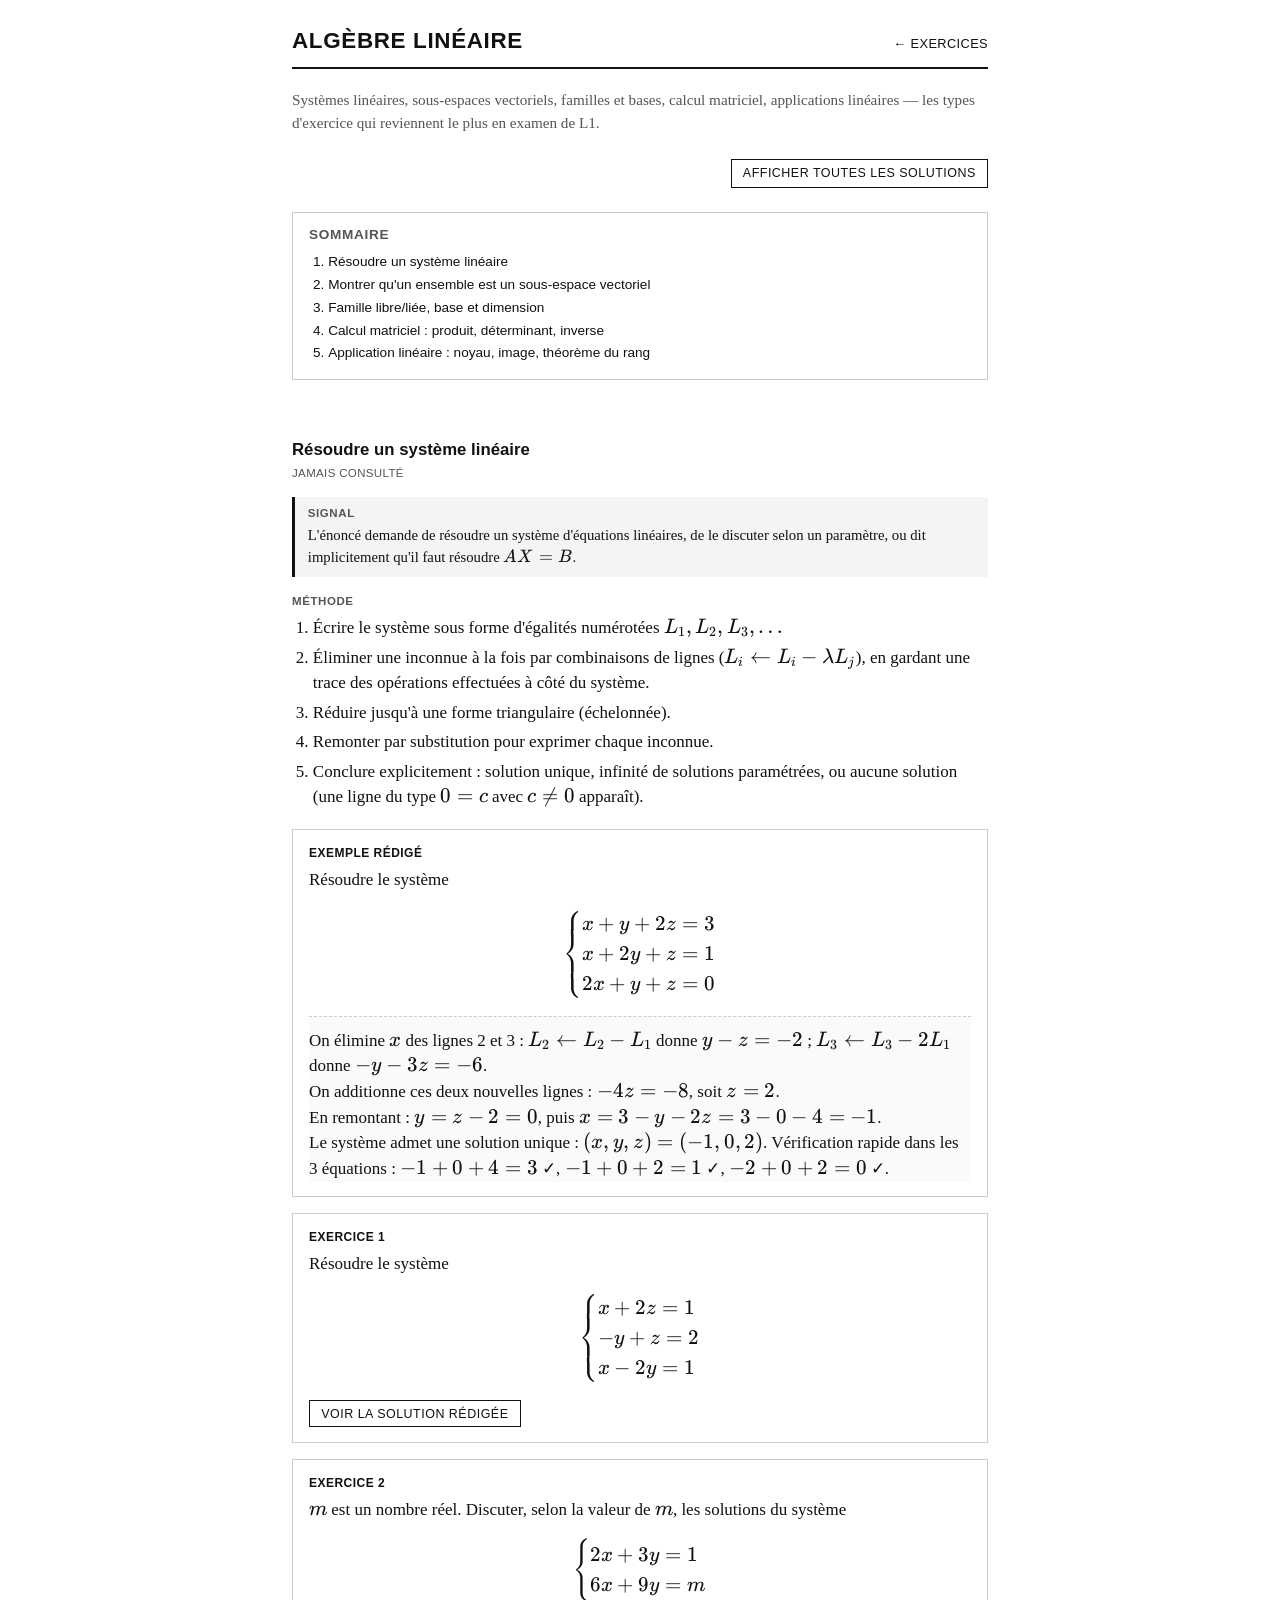
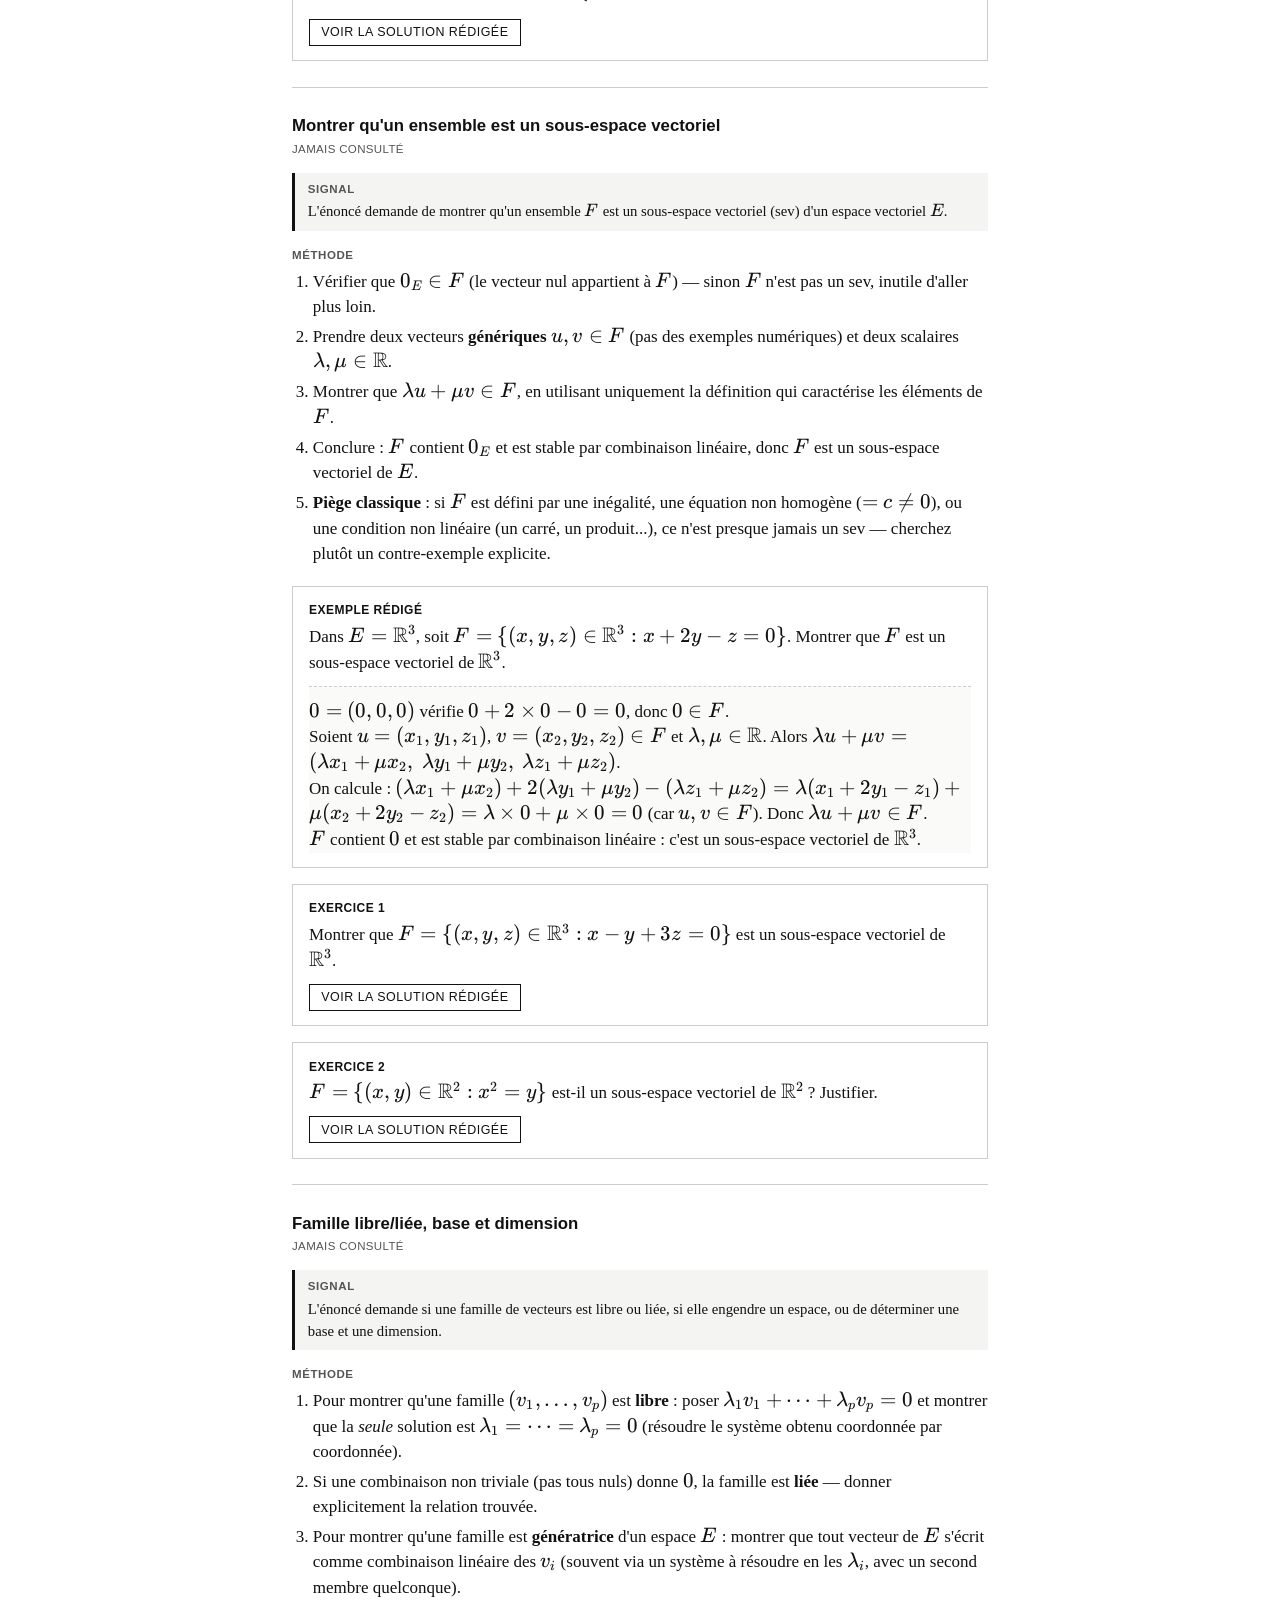
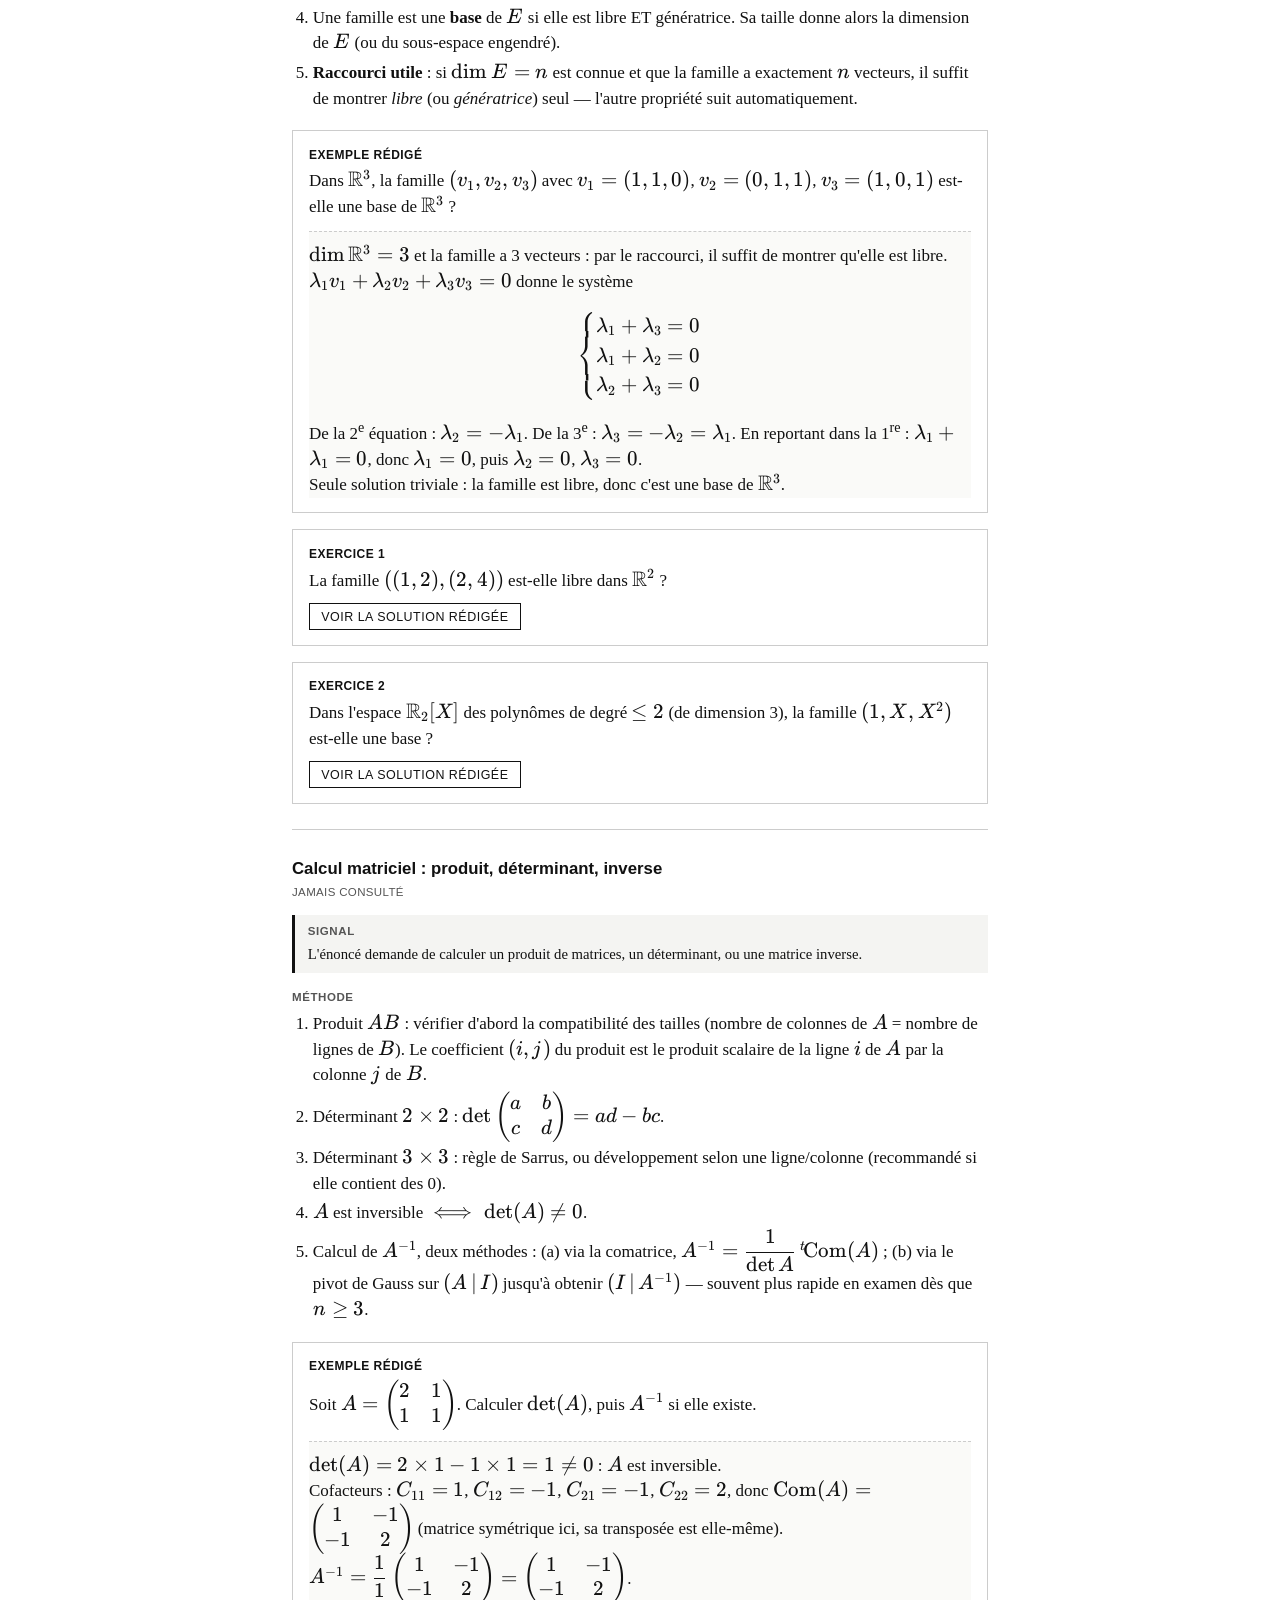
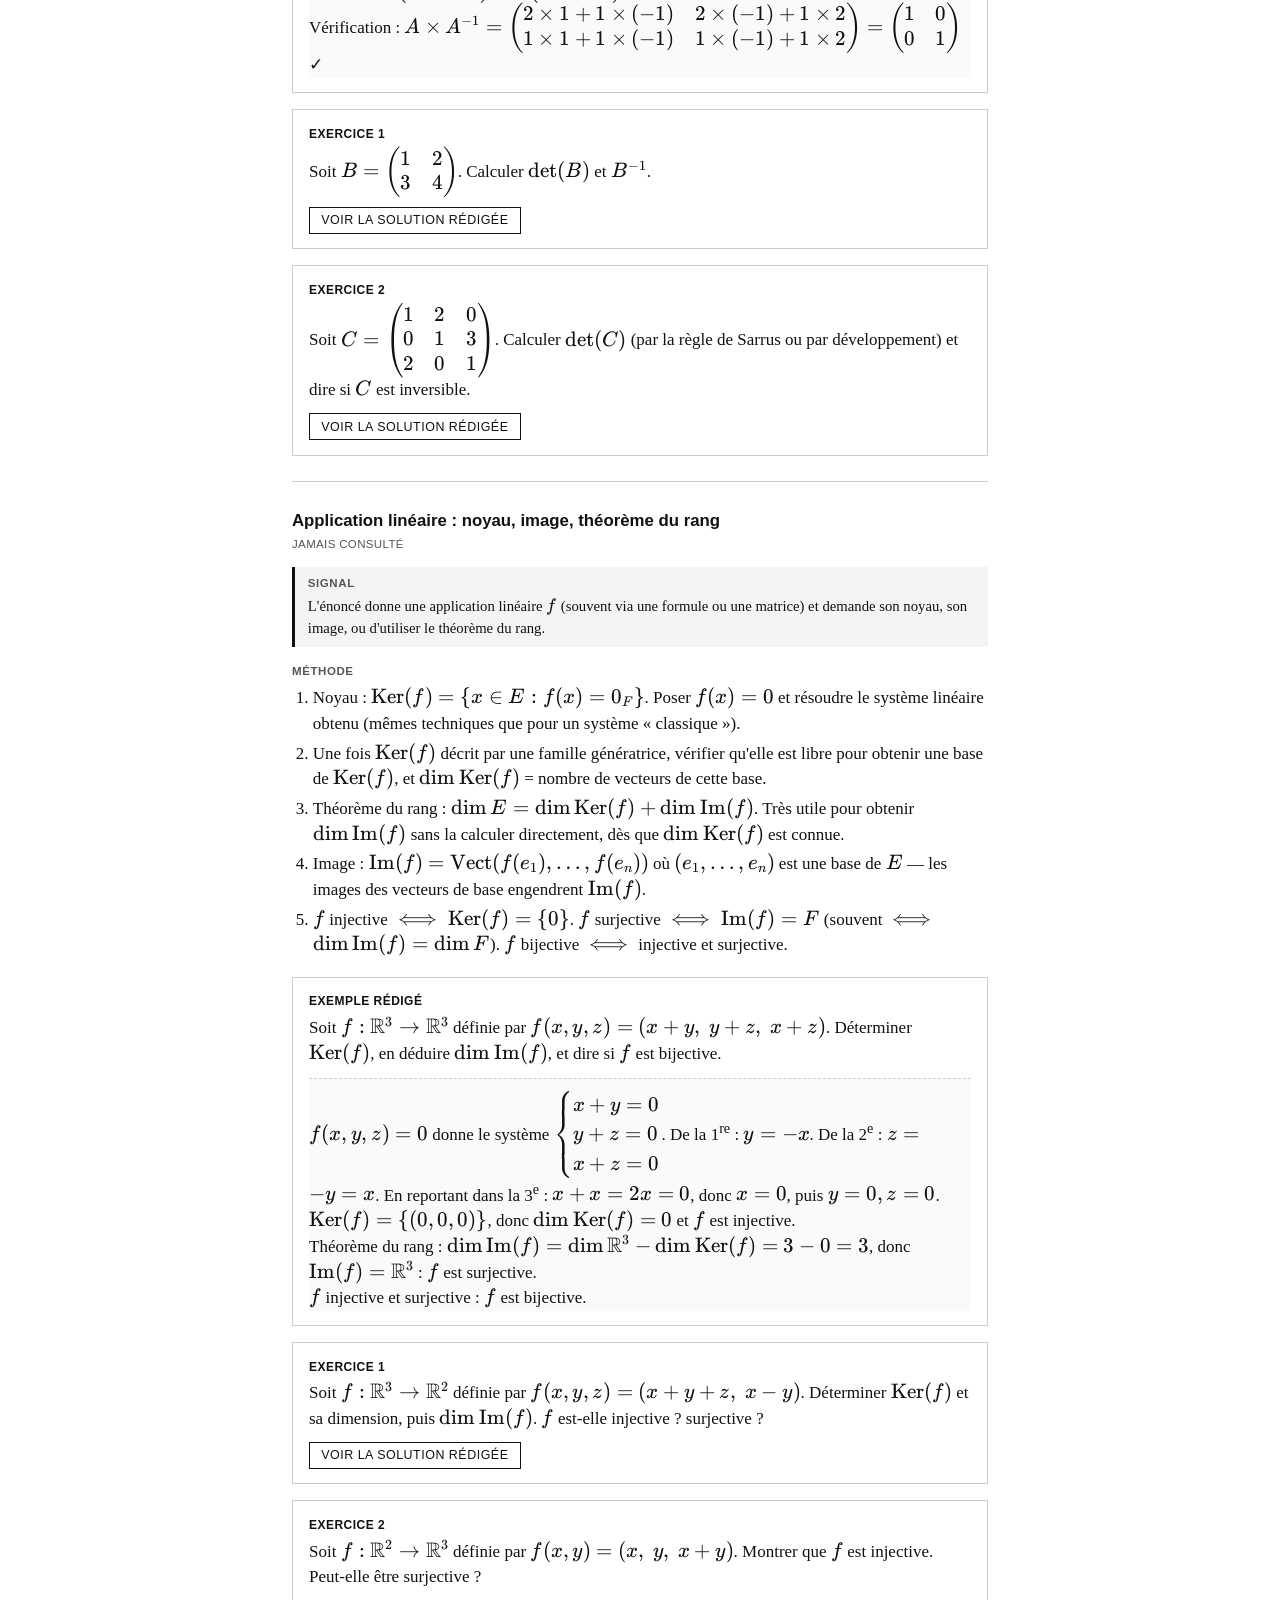
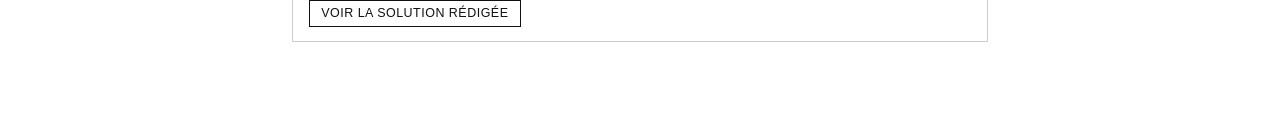
==== algebre.html @ bf9a05e1 "Import site depuis licence-math (exercices type examen) Extrait la section /exercices/ de PierreMill" ====
<!DOCTYPE html>
<html lang="fr">
<head>
<meta charset="UTF-8">
<meta name="viewport" content="width=device-width, initial-scale=1.0">
<title>Algèbre linéaire — Exercices type examen</title>
<link rel="stylesheet" href="style.css">
<link rel="stylesheet" href="vendor/katex/katex.min.css">
<script defer src="vendor/katex/katex.min.js"></script>
<script defer src="vendor/katex/auto-render.min.js"></script>
</head>
<body>
<div class="wrap">

  <header class="ex-header">
    <h1>Algèbre linéaire</h1>
    <a class="ex-back plain" href="index.html">← Exercices</a>
  </header>

  <p class="ex-intro">Systèmes linéaires, sous-espaces vectoriels, familles
    et bases, calcul matriciel, applications linéaires — les types
    d'exercice qui reviennent le plus en examen de L1.</p>

  <div class="toolbar">
    <button type="button" class="btn" id="toggleAllBtn">Afficher toutes les solutions</button>
  </div>

  <div id="tocSlot"></div>

  <main id="typesContainer"></main>

</div>
<script src="engine.js"></script>
<script src="data/algebre.js"></script>
<script>
  document.addEventListener('DOMContentLoaded', function(){
    initPillar('algebre', ALGEBRE_TYPES);
  });
</script>
</body>
</html>
---- style.css ----
/* ============================================================
   L1 MATHS — EXERCICES TYPE EXAMEN — style.css
   Section volontairement sobre et dense (façon fiche de bac à
   imprimer), distincte du thème pixel-art du reste du site :
   pas de mascotte, pas de score, pas de combat hebdomadaire.
   Noir & blanc, polices système (aucune dépendance réseau),
   pensée pour l'impression comme pour la lecture à l'écran.
   ============================================================ */

:root{
  --ink: #111;
  --paper: #fff;
  --line: #ccc;
  --line-strong: #111;
  --muted: #555;
  --accent: #111;
  --callout-bg: #f4f4f2;
  --solution-bg: #fafaf8;
  --max-width: 46rem;
}

@media (prefers-color-scheme: dark){
  :root{
    --ink: #e8e6e1;
    --paper: #17171a;
    --line: #3a3a3d;
    --line-strong: #e8e6e1;
    --muted: #a3a09a;
    --accent: #e8e6e1;
    --callout-bg: #201f22;
    --solution-bg: #1c1b1e;
  }
}

*{ box-sizing: border-box; }

html{ color-scheme: light dark; }

body{
  margin: 0;
  background: var(--paper);
  color: var(--ink);
  font-family: Georgia, 'Times New Roman', 'Liberation Serif', serif;
  font-size: 17px;
  line-height: 1.5;
}

.wrap{
  max-width: var(--max-width);
  margin: 0 auto;
  padding: 1.5rem 1.25rem 5rem;
}

a{ color: inherit; }
a.plain{ text-decoration: none; }
a.plain:hover{ text-decoration: underline; }

/* ---------- en-tête ---------- */

.ex-header{
  display: flex;
  align-items: baseline;
  justify-content: space-between;
  gap: 1rem;
  border-bottom: 2px solid var(--line-strong);
  padding-bottom: 0.6rem;
  margin-bottom: 1.25rem;
  flex-wrap: wrap;
}

.ex-header h1{
  font-family: -apple-system, BlinkMacSystemFont, 'Segoe UI', Helvetica, Arial, sans-serif;
  font-size: 1.4rem;
  letter-spacing: 0.03em;
  text-transform: uppercase;
  margin: 0;
}

.ex-back{
  font-family: -apple-system, BlinkMacSystemFont, 'Segoe UI', Helvetica, Arial, sans-serif;
  font-size: 0.8rem;
  letter-spacing: 0.03em;
  text-transform: uppercase;
  white-space: nowrap;
}

.ex-intro{
  color: var(--muted);
  font-size: 0.95rem;
  margin: 0 0 1.5rem;
}

/* ---------- sommaire (liens d'ancre) ---------- */

.toc{
  border: 1px solid var(--line);
  padding: 0.8rem 1rem;
  margin: 0 0 2rem;
  font-family: -apple-system, BlinkMacSystemFont, 'Segoe UI', Helvetica, Arial, sans-serif;
  font-size: 0.85rem;
}

.toc-label{
  text-transform: uppercase;
  letter-spacing: 0.05em;
  font-weight: 600;
  color: var(--muted);
  display: block;
  margin-bottom: 0.4rem;
}

.toc ol{
  margin: 0;
  padding-left: 1.2rem;
}

.toc li{ margin: 0.15rem 0; }

.toolbar{
  display: flex;
  justify-content: flex-end;
  margin-bottom: 1.5rem;
}

.btn{
  font-family: -apple-system, BlinkMacSystemFont, 'Segoe UI', Helvetica, Arial, sans-serif;
  font-size: 0.78rem;
  text-transform: uppercase;
  letter-spacing: 0.04em;
  background: none;
  border: 1px solid var(--line-strong);
  color: var(--ink);
  padding: 0.4rem 0.7rem;
  cursor: pointer;
}
.btn:hover{ background: var(--callout-bg); }

/* ---------- types d'exercice ---------- */

.type{
  border-top: 1px solid var(--line);
  padding-top: 1.6rem;
  margin-top: 1.6rem;
  scroll-margin-top: 1rem;
}

.type:first-of-type{ border-top: none; margin-top: 0; }

.type h2{
  font-family: -apple-system, BlinkMacSystemFont, 'Segoe UI', Helvetica, Arial, sans-serif;
  font-size: 1.05rem;
  margin: 0 0 0.15rem;
}

.type-last-seen{
  font-family: -apple-system, BlinkMacSystemFont, 'Segoe UI', Helvetica, Arial, sans-serif;
  font-size: 0.72rem;
  color: var(--muted);
  text-transform: uppercase;
  letter-spacing: 0.03em;
  margin: 0 0 0.9rem;
}

.signal{
  background: var(--callout-bg);
  border-left: 3px solid var(--line-strong);
  padding: 0.5rem 0.8rem;
  margin: 0 0 1rem;
  font-size: 0.92rem;
}
.signal-label{
  font-family: -apple-system, BlinkMacSystemFont, 'Segoe UI', Helvetica, Arial, sans-serif;
  font-weight: 700;
  font-size: 0.72rem;
  letter-spacing: 0.05em;
  text-transform: uppercase;
  display: block;
  margin-bottom: 0.15rem;
  color: var(--muted);
}

.methode-label{
  font-family: -apple-system, BlinkMacSystemFont, 'Segoe UI', Helvetica, Arial, sans-serif;
  font-weight: 700;
  font-size: 0.72rem;
  letter-spacing: 0.05em;
  text-transform: uppercase;
  color: var(--muted);
  margin: 0 0 0.3rem;
}

.methode{
  margin: 0 0 1.2rem;
  padding-left: 1.3rem;
}
.methode li{ margin: 0.25rem 0; }

.bloc-label{
  font-family: -apple-system, BlinkMacSystemFont, 'Segoe UI', Helvetica, Arial, sans-serif;
  font-weight: 700;
  font-size: 0.75rem;
  letter-spacing: 0.04em;
  text-transform: uppercase;
  margin: 0 0 0.3rem;
}

.exemple, .exercice{
  border: 1px solid var(--line);
  padding: 0.9rem 1rem;
  margin: 0 0 1rem;
}

.enonce{ margin: 0 0 0.6rem; }
.enonce:last-child{ margin-bottom: 0; }

.solution{
  background: var(--solution-bg);
  border-top: 1px dashed var(--line);
  padding-top: 0.7rem;
  margin-top: 0.7rem;
}

.reveal-btn{
  font-family: -apple-system, BlinkMacSystemFont, 'Segoe UI', Helvetica, Arial, sans-serif;
  font-size: 0.78rem;
  text-transform: uppercase;
  letter-spacing: 0.04em;
  background: none;
  border: 1px solid var(--line-strong);
  color: var(--ink);
  padding: 0.35rem 0.7rem;
  cursor: pointer;
}
.reveal-btn:hover{ background: var(--callout-bg); }

/* ---------- page d'accueil des exercices ---------- */

.pillar-grid{
  display: grid;
  grid-template-columns: 1fr;
  gap: 1rem;
  margin: 0 0 2rem;
}

.pillar-card{
  display: block;
  border: 1px solid var(--line-strong);
  padding: 1rem 1.1rem;
  text-decoration: none;
  color: inherit;
}
.pillar-card:hover{ background: var(--callout-bg); }

.pillar-card h2{
  font-family: -apple-system, BlinkMacSystemFont, 'Segoe UI', Helvetica, Arial, sans-serif;
  font-size: 1rem;
  text-transform: uppercase;
  letter-spacing: 0.03em;
  margin: 0 0 0.3rem;
}

.pillar-card p{
  margin: 0;
  color: var(--muted);
  font-size: 0.9rem;
}

.review-box{
  border: 1px solid var(--line);
  padding: 0.9rem 1.1rem;
  margin: 0 0 2rem;
  font-size: 0.9rem;
}

.review-box h2{
  font-family: -apple-system, BlinkMacSystemFont, 'Segoe UI', Helvetica, Arial, sans-serif;
  font-size: 0.85rem;
  text-transform: uppercase;
  letter-spacing: 0.04em;
  margin: 0 0 0.5rem;
  color: var(--muted);
}

.review-list{
  list-style: none;
  margin: 0;
  padding: 0;
}
.review-list li{
  display: flex;
  justify-content: space-between;
  gap: 1rem;
  padding: 0.25rem 0;
  border-top: 1px solid var(--line);
}
.review-list li:first-child{ border-top: none; }
.review-when{ color: var(--muted); white-space: nowrap; }

.python-card{
  border: 1px solid var(--line-strong);
  padding: 1rem 1.1rem;
  margin: 0 0 2rem;
  background: var(--callout-bg);
}
.python-card h2{
  font-family: -apple-system, BlinkMacSystemFont, 'Segoe UI', Helvetica, Arial, sans-serif;
  font-size: 0.85rem;
  text-transform: uppercase;
  letter-spacing: 0.04em;
  margin: 0 0 0.4rem;
}
.python-card p{ margin: 0 0 0.6rem; }
.python-card p:last-child{ margin-bottom: 0; }

pre{
  background: var(--solution-bg);
  border: 1px solid var(--line);
  padding: 0.8rem 0.9rem;
  overflow-x: auto;
  font-size: 0.85rem;
  line-height: 1.4;
}
code{ font-family: 'SFMono-Regular', Consolas, 'Liberation Mono', Menlo, monospace; }

/* ---------- impression ---------- */

@media print{
  .ex-back, .toolbar, .review-when{ display: none; }
  body{ font-size: 12pt; }
  .solution{ display: block !important; }
  .reveal-btn{ display: none; }
  .type{ break-inside: avoid-page; }
  a{ text-decoration: none; color: inherit; }
}
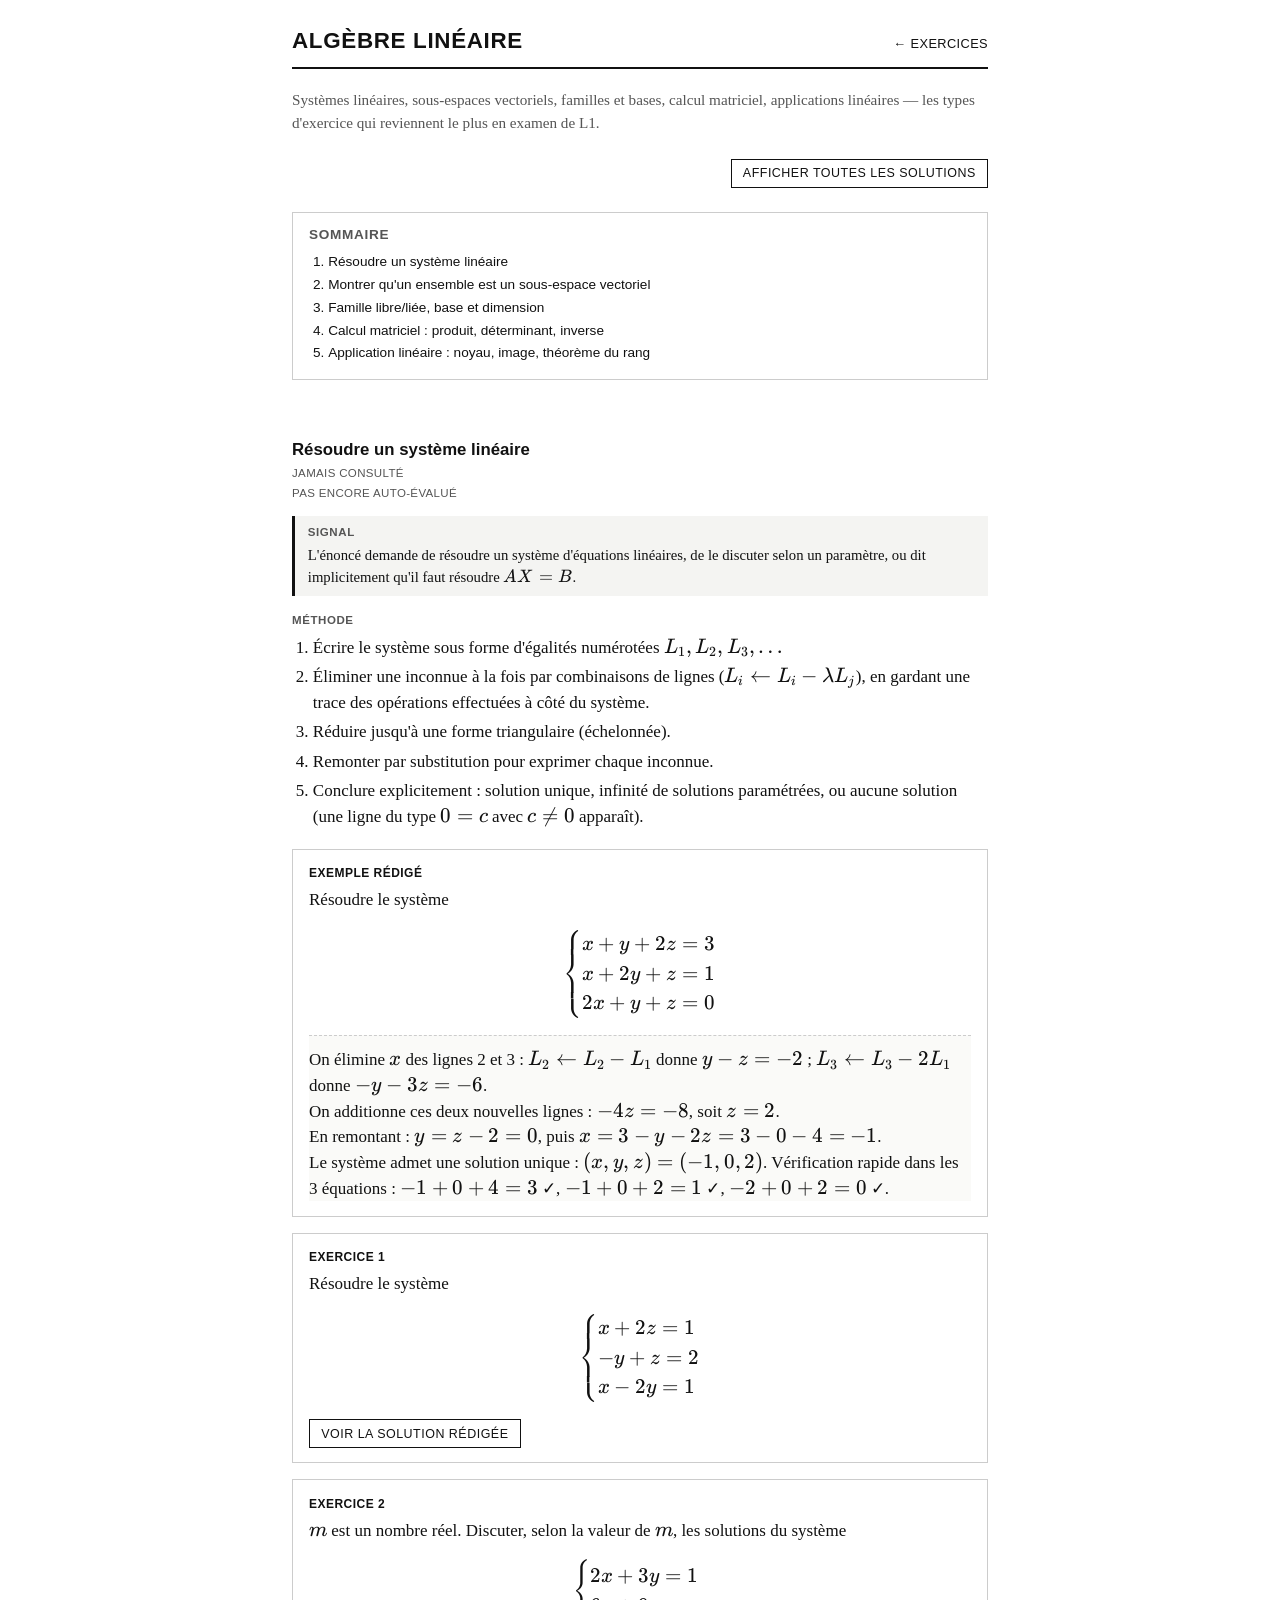
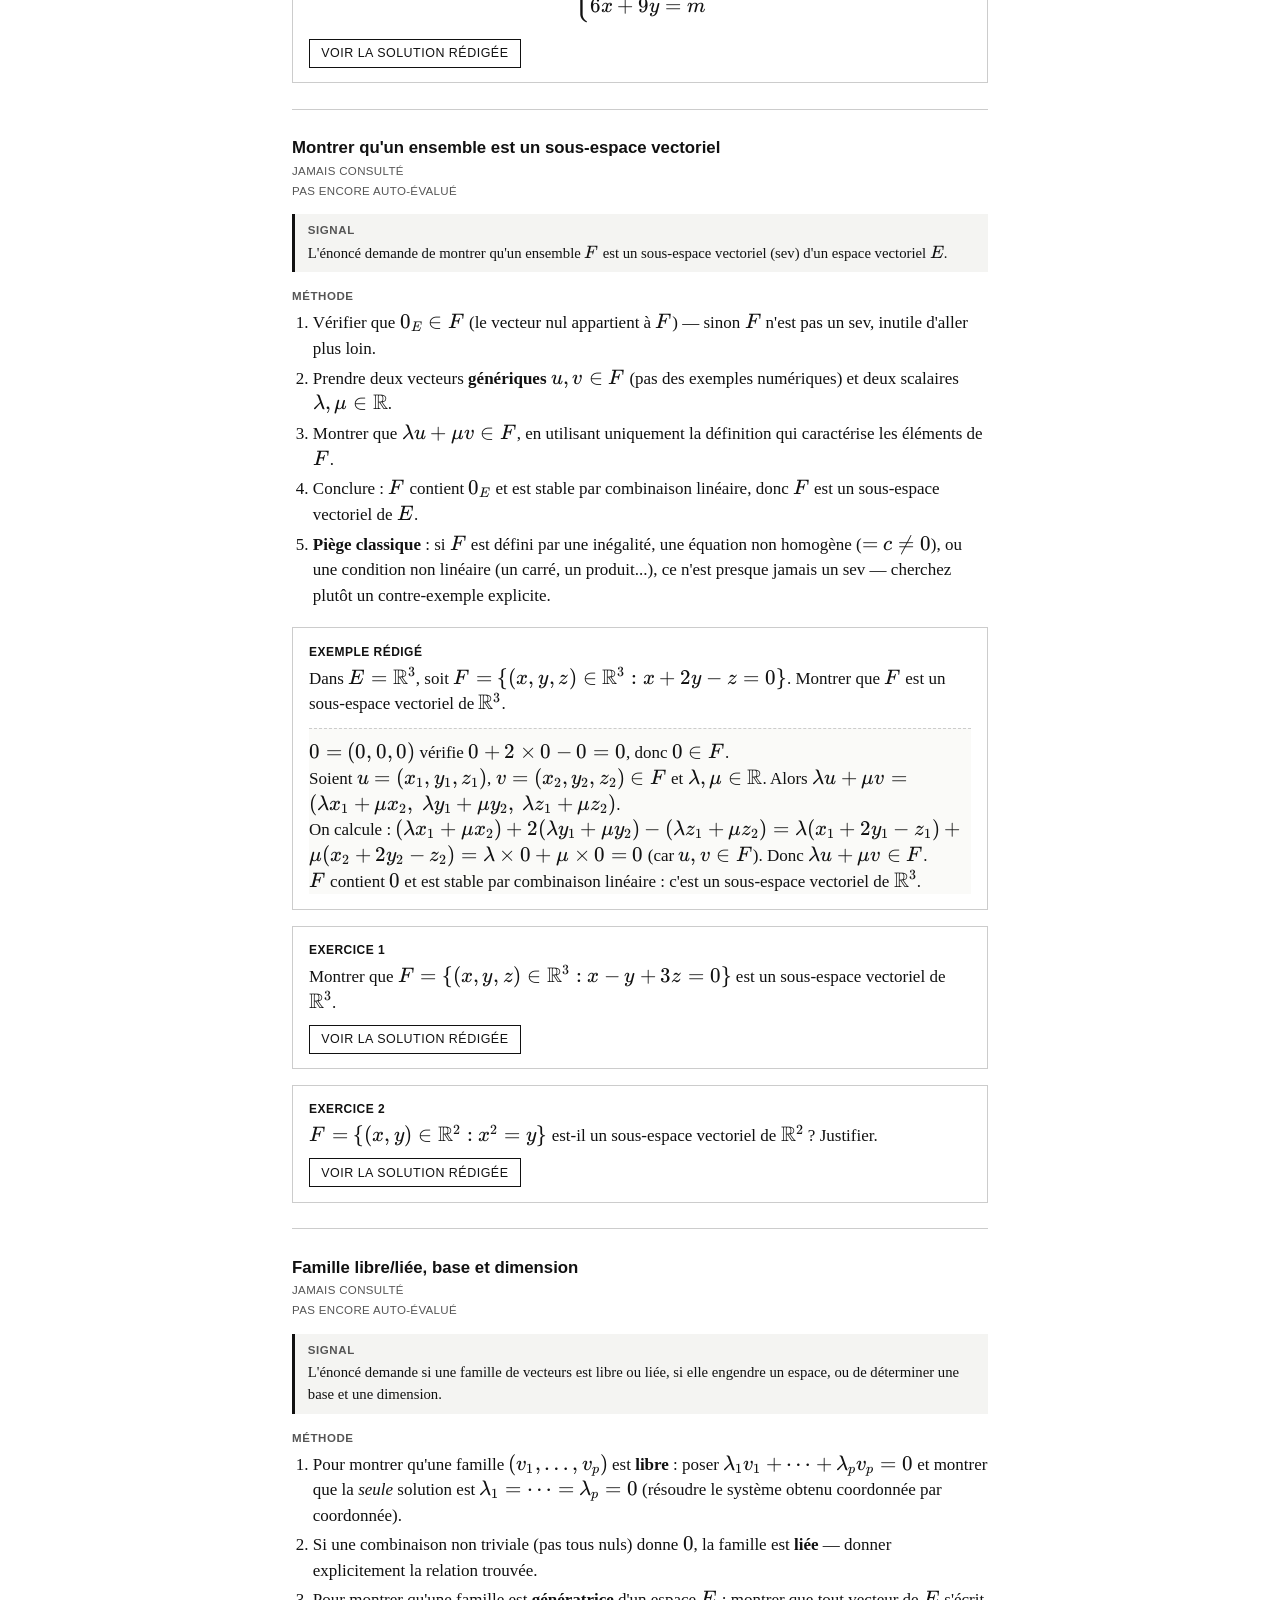
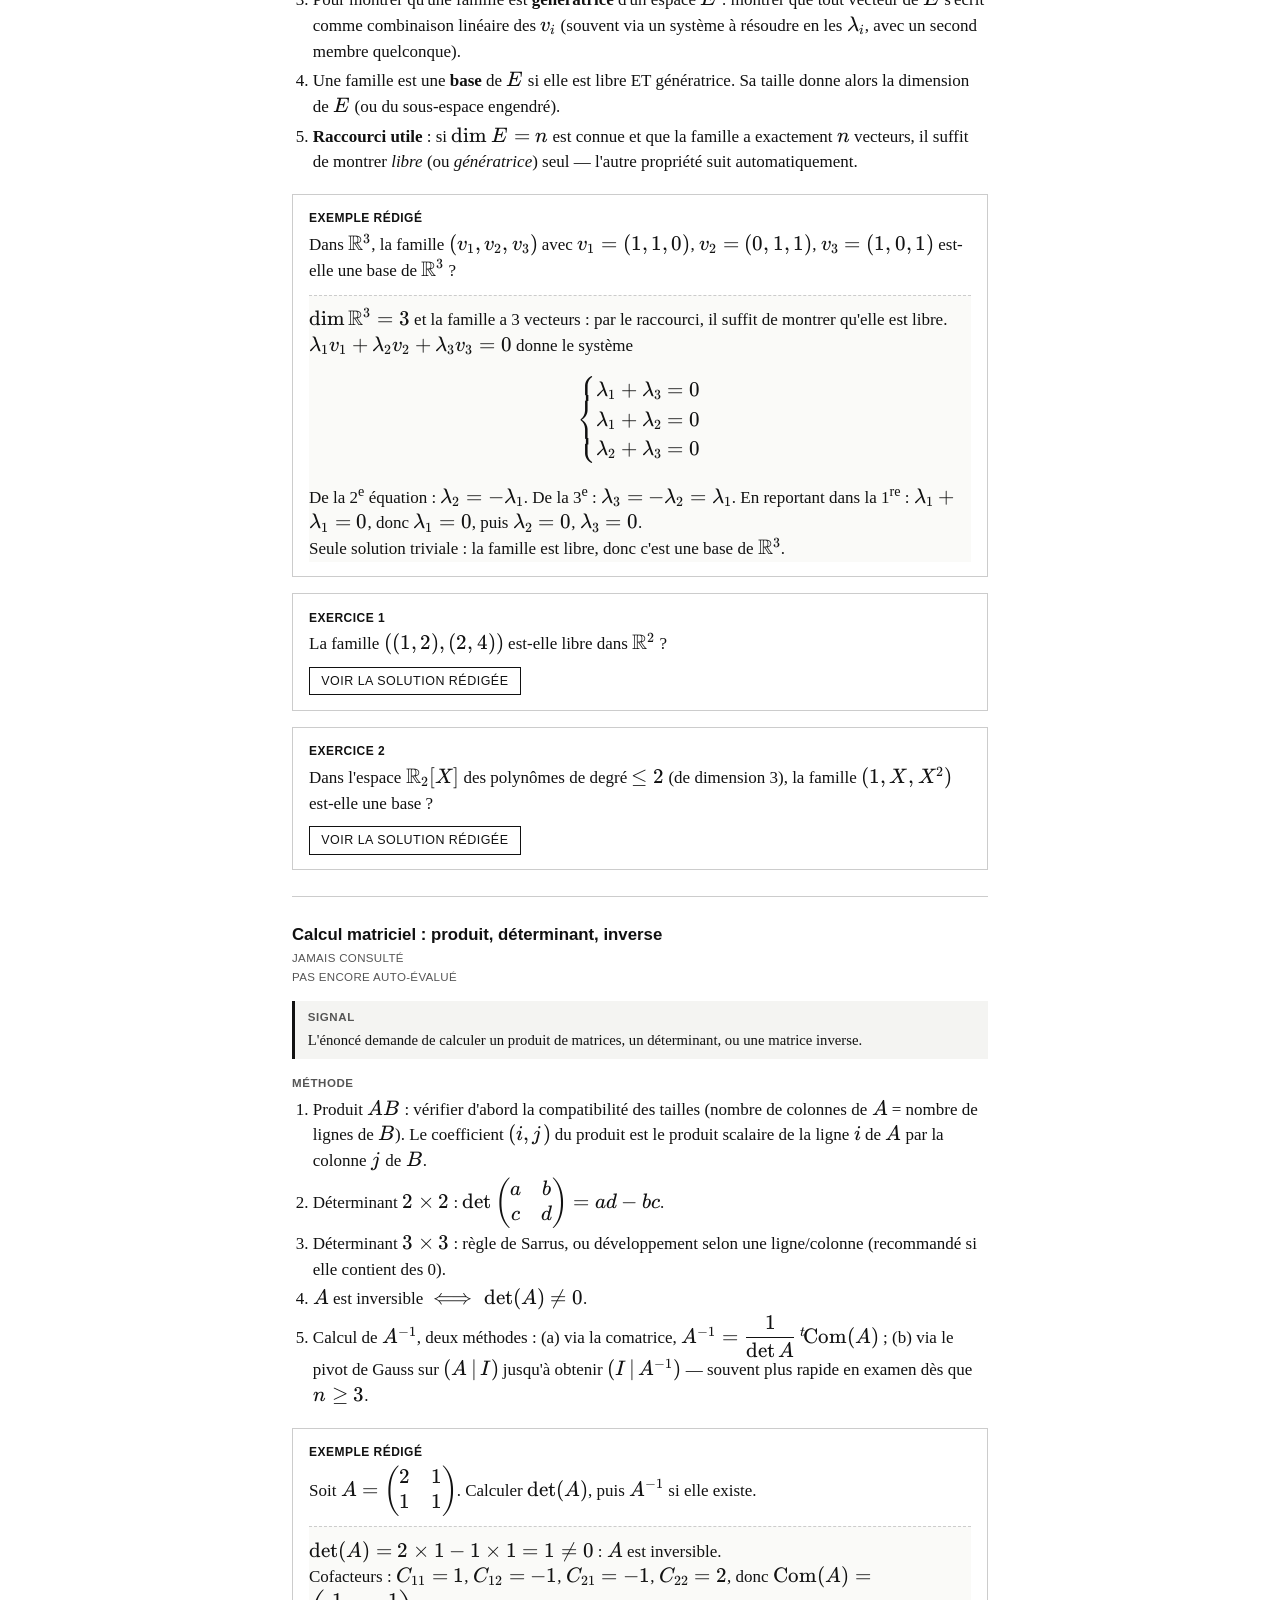
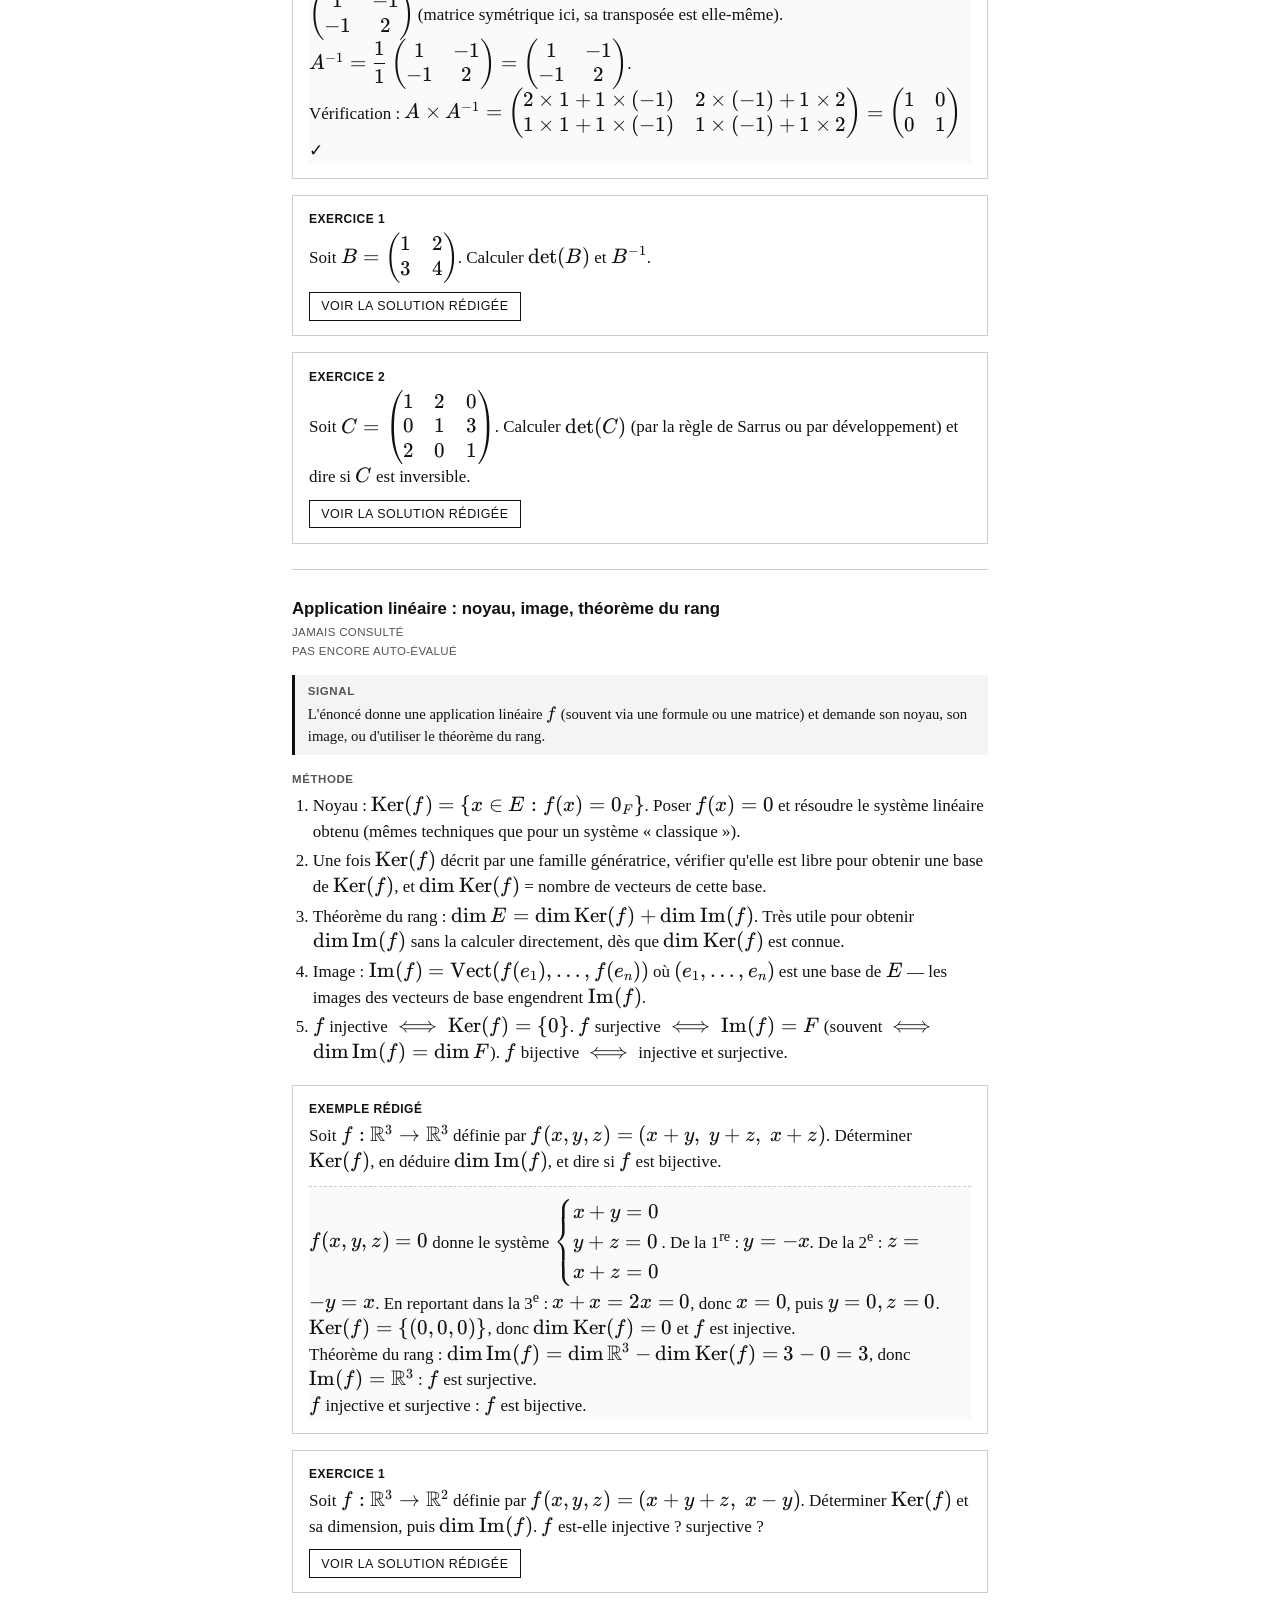
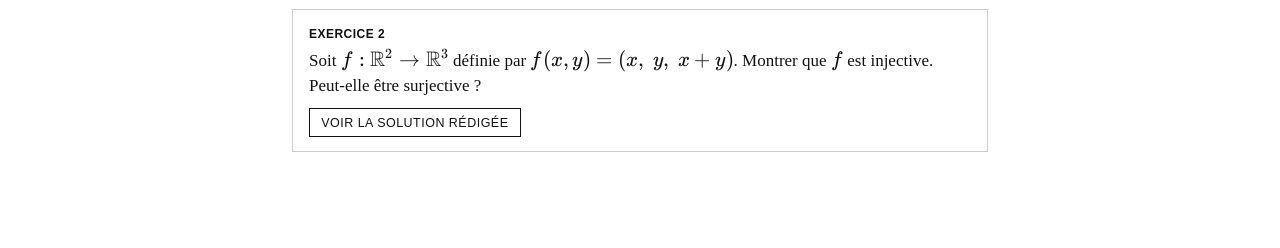
==== commit d38881b9: "Refactor : accueil plus léger + rendu en templates HTML Deux changements demandés en revue :  1. Acc" ====
--- a/algebre.html
+++ b/algebre.html
@@ -30,6 +30,7 @@
   <main id="typesContainer"></main>
 
 </div>
+<script src="katex-typeset.js"></script>
 <script src="engine.js"></script>
 <script src="data/algebre.js"></script>
 <script>
--- a/style.css
+++ b/style.css
@@ -2,9 +2,11 @@
    L1 MATHS — EXERCICES TYPE EXAMEN — style.css
    Section volontairement sobre et dense (façon fiche de bac à
    imprimer), distincte du thème pixel-art du reste du site :
-   pas de mascotte, pas de score, pas de combat hebdomadaire.
-   Noir & blanc, polices système (aucune dépendance réseau),
-   pensée pour l'impression comme pour la lecture à l'écran.
+   pas de mascotte, pas de combat hebdomadaire, pas de note
+   calculée — seul un score déclaré à la main (Réussi/Raté) est
+   suivi, en noir & blanc comme le reste (voir .btn).
+   Polices système (aucune dépendance réseau), pensée pour
+   l'impression comme pour la lecture à l'écran.
    ============================================================ */
 
 :root{
@@ -17,6 +19,7 @@
   --callout-bg: #f4f4f2;
   --solution-bg: #fafaf8;
   --max-width: 46rem;
+  --font-ui: -apple-system, BlinkMacSystemFont, 'Segoe UI', Helvetica, Arial, sans-serif;
 }
 
 @media (prefers-color-scheme: dark){
@@ -69,7 +72,7 @@
 }
 
 .ex-header h1{
-  font-family: -apple-system, BlinkMacSystemFont, 'Segoe UI', Helvetica, Arial, sans-serif;
+  font-family: var(--font-ui);
   font-size: 1.4rem;
   letter-spacing: 0.03em;
   text-transform: uppercase;
@@ -77,7 +80,7 @@
 }
 
 .ex-back{
-  font-family: -apple-system, BlinkMacSystemFont, 'Segoe UI', Helvetica, Arial, sans-serif;
+  font-family: var(--font-ui);
   font-size: 0.8rem;
   letter-spacing: 0.03em;
   text-transform: uppercase;
@@ -96,7 +99,7 @@
   border: 1px solid var(--line);
   padding: 0.8rem 1rem;
   margin: 0 0 2rem;
-  font-family: -apple-system, BlinkMacSystemFont, 'Segoe UI', Helvetica, Arial, sans-serif;
+  font-family: var(--font-ui);
   font-size: 0.85rem;
 }
 
@@ -123,7 +126,7 @@
 }
 
 .btn{
-  font-family: -apple-system, BlinkMacSystemFont, 'Segoe UI', Helvetica, Arial, sans-serif;
+  font-family: var(--font-ui);
   font-size: 0.78rem;
   text-transform: uppercase;
   letter-spacing: 0.04em;
@@ -147,13 +150,22 @@
 .type:first-of-type{ border-top: none; margin-top: 0; }
 
 .type h2{
-  font-family: -apple-system, BlinkMacSystemFont, 'Segoe UI', Helvetica, Arial, sans-serif;
+  font-family: var(--font-ui);
   font-size: 1.05rem;
   margin: 0 0 0.15rem;
 }
 
 .type-last-seen{
-  font-family: -apple-system, BlinkMacSystemFont, 'Segoe UI', Helvetica, Arial, sans-serif;
+  font-family: var(--font-ui);
+  font-size: 0.72rem;
+  color: var(--muted);
+  text-transform: uppercase;
+  letter-spacing: 0.03em;
+  margin: 0 0 0.15rem;
+}
+
+.type-score{
+  font-family: var(--font-ui);
   font-size: 0.72rem;
   color: var(--muted);
   text-transform: uppercase;
@@ -169,7 +181,7 @@
   font-size: 0.92rem;
 }
 .signal-label{
-  font-family: -apple-system, BlinkMacSystemFont, 'Segoe UI', Helvetica, Arial, sans-serif;
+  font-family: var(--font-ui);
   font-weight: 700;
   font-size: 0.72rem;
   letter-spacing: 0.05em;
@@ -180,7 +192,7 @@
 }
 
 .methode-label{
-  font-family: -apple-system, BlinkMacSystemFont, 'Segoe UI', Helvetica, Arial, sans-serif;
+  font-family: var(--font-ui);
   font-weight: 700;
   font-size: 0.72rem;
   letter-spacing: 0.05em;
@@ -196,7 +208,7 @@
 .methode li{ margin: 0.25rem 0; }
 
 .bloc-label{
-  font-family: -apple-system, BlinkMacSystemFont, 'Segoe UI', Helvetica, Arial, sans-serif;
+  font-family: var(--font-ui);
   font-weight: 700;
   font-size: 0.75rem;
   letter-spacing: 0.04em;
@@ -220,18 +232,24 @@
   margin-top: 0.7rem;
 }
 
-.reveal-btn{
-  font-family: -apple-system, BlinkMacSystemFont, 'Segoe UI', Helvetica, Arial, sans-serif;
-  font-size: 0.78rem;
-  text-transform: uppercase;
-  letter-spacing: 0.04em;
-  background: none;
-  border: 1px solid var(--line-strong);
-  color: var(--ink);
-  padding: 0.35rem 0.7rem;
-  cursor: pointer;
-}
-.reveal-btn:hover{ background: var(--callout-bg); }
+.feedback{
+  display: flex;
+  align-items: center;
+  flex-wrap: wrap;
+  gap: 0.55rem;
+  margin-top: 0.7rem;
+}
+.feedback[hidden]{ display: none; }
+.feedback-label{
+  font-family: var(--font-ui);
+  font-size: 0.72rem;
+  text-transform: uppercase;
+  letter-spacing: 0.03em;
+  color: var(--muted);
+}
+/* Les boutons "voir la solution" et "Réussi/Raté" partagent le style
+   de .btn (défini plus haut, toolbar) — inutile de le redéfinir deux
+   fois avec les mêmes propriétés pour un rendu identique. */
 
 /* ---------- page d'accueil des exercices ---------- */
 
@@ -252,7 +270,7 @@
 .pillar-card:hover{ background: var(--callout-bg); }
 
 .pillar-card h2{
-  font-family: -apple-system, BlinkMacSystemFont, 'Segoe UI', Helvetica, Arial, sans-serif;
+  font-family: var(--font-ui);
   font-size: 1rem;
   text-transform: uppercase;
   letter-spacing: 0.03em;
@@ -273,7 +291,7 @@
 }
 
 .review-box h2{
-  font-family: -apple-system, BlinkMacSystemFont, 'Segoe UI', Helvetica, Arial, sans-serif;
+  font-family: var(--font-ui);
   font-size: 0.85rem;
   text-transform: uppercase;
   letter-spacing: 0.04em;
@@ -303,7 +321,7 @@
   background: var(--callout-bg);
 }
 .python-card h2{
-  font-family: -apple-system, BlinkMacSystemFont, 'Segoe UI', Helvetica, Arial, sans-serif;
+  font-family: var(--font-ui);
   font-size: 0.85rem;
   text-transform: uppercase;
   letter-spacing: 0.04em;
@@ -328,7 +346,7 @@
   .ex-back, .toolbar, .review-when{ display: none; }
   body{ font-size: 12pt; }
   .solution{ display: block !important; }
-  .reveal-btn{ display: none; }
+  .js-reveal, .feedback{ display: none; }
   .type{ break-inside: avoid-page; }
   a{ text-decoration: none; color: inherit; }
 }
